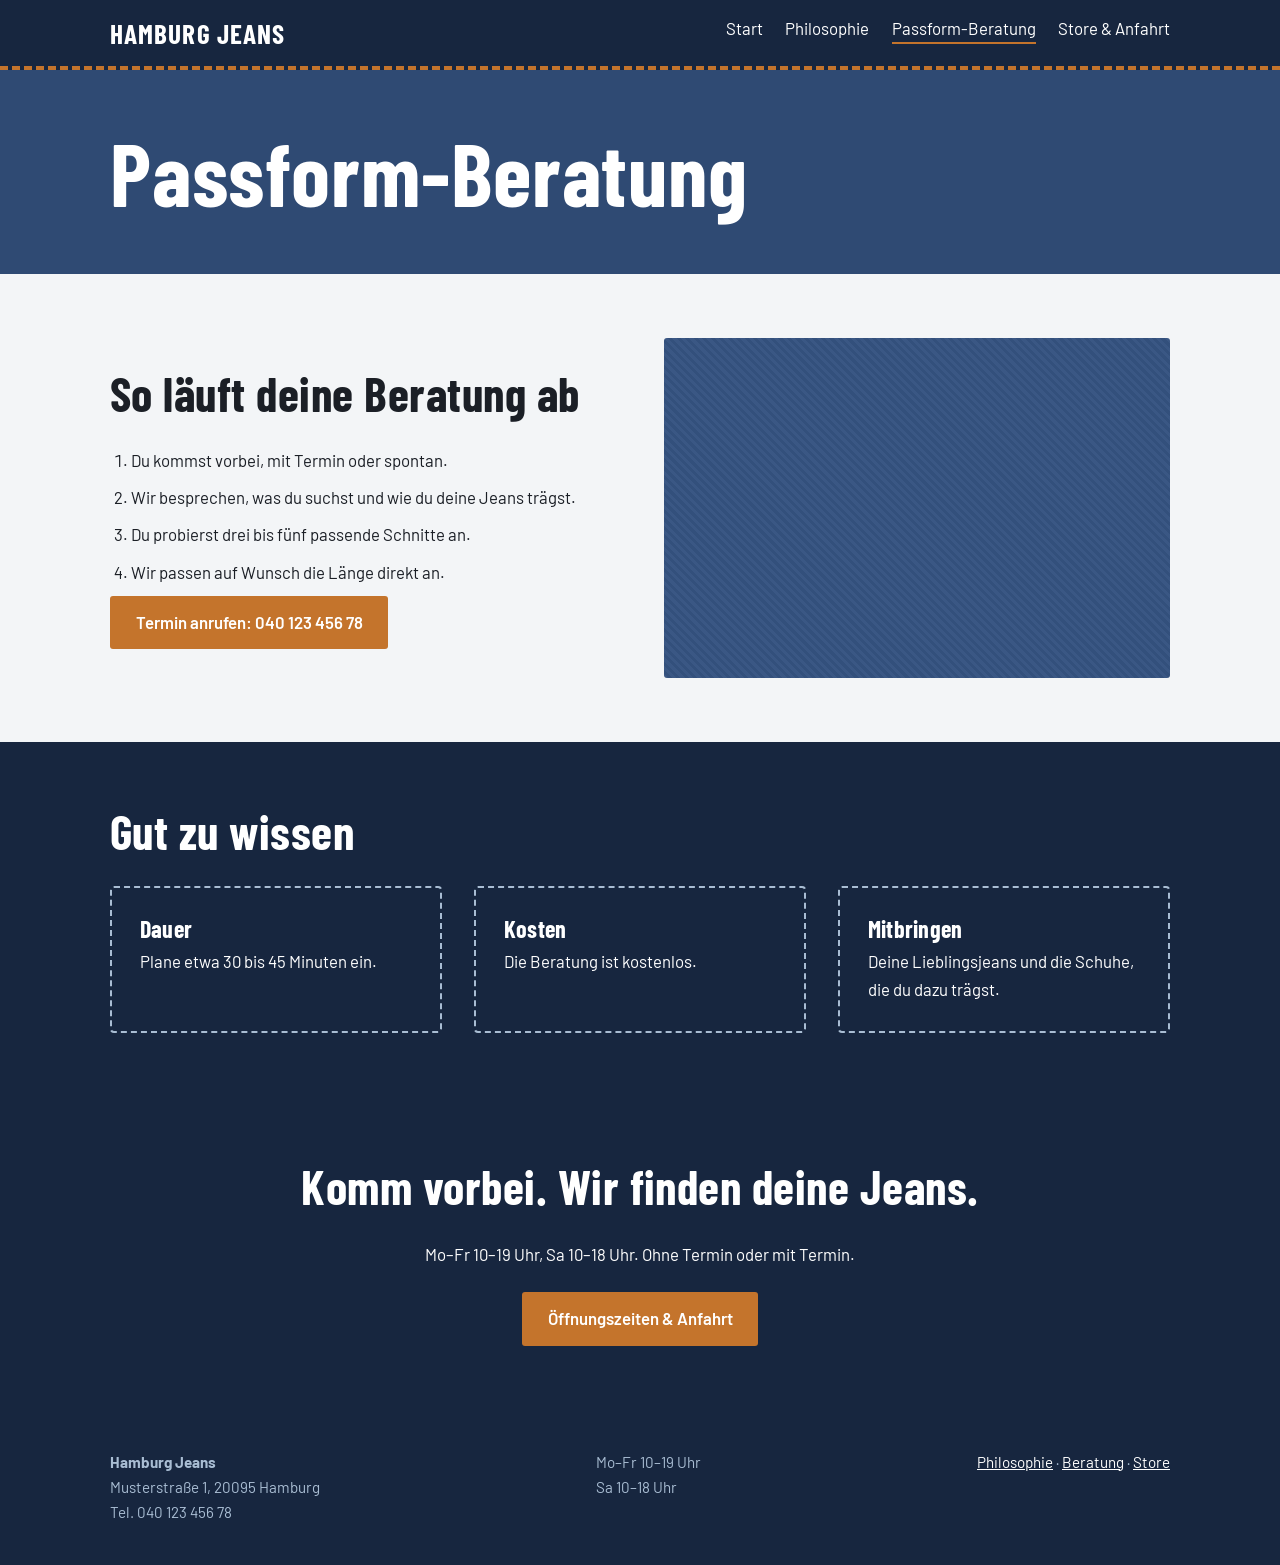
==== beratung.html @ 420c2d83 "Add files via upload" ====
<!DOCTYPE html>
<html lang="de">
<head>
<meta charset="utf-8">
<meta name="viewport" content="width=device-width, initial-scale=1">
<title>Passform-Beratung | Hamburg Jeans</title>
<meta name="description" content="Persönliche Jeans-Beratung bei Hamburg Jeans: Ablauf, Termin und Tipps.">
<link rel="preconnect" href="https://fonts.googleapis.com">
<link rel="stylesheet" href="https://fonts.googleapis.com/css2?family=Barlow:wght@400;600&family=Barlow+Condensed:wght@600;700&display=swap">
<link rel="stylesheet" href="style.css">
</head>
<body>
<header><div class="wrap">
<a class="logo" href="index.html">HAMBURG JEANS</a>
<nav aria-label="Hauptnavigation"><ul>
<li><a href="index.html">Start</a></li>
<li><a href="philosophie.html">Philosophie</a></li>
<li><a href="beratung.html" aria-current="page">Passform-Beratung</a></li>
<li><a href="store.html">Store &amp; Anfahrt</a></li>
</ul></nav></div></header>
<main>
<div class="page-head"><div class="wrap"><h1>Passform-Beratung</h1></div></div>
<section><div class="wrap split">
<div><h2>So läuft deine Beratung ab</h2><ol>
<li>Du kommst vorbei, mit Termin oder spontan.</li>
<li>Wir besprechen, was du suchst und wie du deine Jeans trägst.</li>
<li>Du probierst drei bis fünf passende Schnitte an.</li>
<li>Wir passen auf Wunsch die Länge direkt an.</li></ol>
<p><a class="btn" href="tel:+494012345678">Termin anrufen: 040 123 456 78</a></p></div>
<div class="photo p-fit" role="img" aria-label="Anprobe im Laden"></div>
</div></section>
<section class="dark"><div class="wrap"><h2>Gut zu wissen</h2><div class="grid">
<div class="stitch"><h3>Dauer</h3><p>Plane etwa 30 bis 45 Minuten ein.</p></div>
<div class="stitch"><h3>Kosten</h3><p>Die Beratung ist kostenlos.</p></div>
<div class="stitch"><h3>Mitbringen</h3><p>Deine Lieblingsjeans und die Schuhe, die du dazu trägst.</p></div>
</div></div></section>
<section class="dark cta"><div class="wrap">
<h2>Komm vorbei. Wir finden deine Jeans.</h2>
<p>Mo–Fr 10–19 Uhr, Sa 10–18 Uhr. Ohne Termin oder mit Termin.</p>
<a class="btn" href="store.html">Öffnungszeiten &amp; Anfahrt</a>
</div></section>
</main>
<footer><div class="wrap">
<p><strong>Hamburg Jeans</strong><br>Musterstraße 1, 20095 Hamburg<br>Tel. 040 123 456 78</p>
<p>Mo–Fr 10–19 Uhr<br>Sa 10–18 Uhr</p>
<p><a href="philosophie.html">Philosophie</a> · <a href="beratung.html">Beratung</a> · <a href="store.html">Store</a></p>
</div></footer>
</body>
</html>
---- style.css ----
:root{--indigo:#17263f;--denim:#2f4a73;--fade:#a9bdd3;--chalk:#f3f5f7;--rivet:#c4742c;--ink:#1b1f26}
*{box-sizing:border-box;margin:0}
body{font:1.05rem/1.65 "Barlow",system-ui,sans-serif;color:var(--ink);background:var(--chalk)}
h1,h2,h3{font-family:"Barlow Condensed","Arial Narrow",sans-serif;line-height:1.05;letter-spacing:.01em}
h1{font-size:clamp(2.8rem,8vw,5.5rem)}h2{font-size:clamp(2rem,4vw,3rem);margin-bottom:.6em}h3{font-size:1.5rem;margin-bottom:.3em}
a{color:inherit}a:focus-visible,.btn:focus-visible{outline:3px solid var(--rivet);outline-offset:3px}
.wrap{max-width:1100px;margin:0 auto;padding:0 1.25rem}
header{background:var(--indigo);color:#fff;border-bottom:4px dashed var(--rivet)}
header .wrap{display:flex;flex-wrap:wrap;align-items:center;justify-content:space-between;gap:.5rem 2rem;padding-block:.9rem}
.logo{font:700 1.7rem "Barlow Condensed",sans-serif;text-decoration:none;letter-spacing:.04em}
nav ul{display:flex;flex-wrap:wrap;gap:.25rem 1.4rem;list-style:none;padding:0}
nav a{text-decoration:none;padding:.3rem 0;border-bottom:2px solid transparent}
nav a:hover,nav a[aria-current]{border-color:var(--rivet)}
.btn{display:inline-block;background:var(--rivet);color:#fff;font-weight:600;padding:.8rem 1.6rem;border-radius:3px;text-decoration:none}
.btn:hover{background:#a85f20}.btn.alt{background:transparent;border:2px solid #fff}.btn.alt:hover{background:#fff;color:var(--indigo)}
.hero{color:#fff;padding:7rem 0 6rem;background:linear-gradient(rgba(23,38,63,.62),rgba(23,38,63,.8)),url(images/hero.jpg) center/cover,repeating-linear-gradient(45deg,#2f4a73 0 3px,#294263 3px 6px)}
.hero p{max-width:34rem;margin:1.2rem 0 2rem;font-size:1.25rem}.hero .btn+.btn{margin-left:.6rem}
.page-head{background:var(--denim);color:#fff;padding:3.5rem 0}
section{padding:4rem 0}section.dark{background:var(--indigo);color:#fff}
.grid{display:grid;gap:2rem;grid-template-columns:repeat(auto-fit,minmax(250px,1fr))}
.split{display:grid;gap:3rem;grid-template-columns:1fr 1fr;align-items:center}
.photo{min-height:340px;border-radius:3px;background:repeating-linear-gradient(45deg,#3a5784 0 3px,#33507c 3px 6px)}
.p-fit{background:url(images/passform.jpg) center/cover,repeating-linear-gradient(45deg,#3a5784 0 3px,#33507c 3px 6px)}
.p-store{background:url(images/laden.jpg) center/cover,repeating-linear-gradient(45deg,#3a5784 0 3px,#33507c 3px 6px)}
.p-team{background:url(images/team.jpg) center/cover,repeating-linear-gradient(45deg,#3a5784 0 3px,#33507c 3px 6px)}
.card{border-top:4px solid var(--rivet);padding-top:1rem}
.stitch{border:2px dashed var(--fade);padding:1.75rem;border-radius:4px}
dl{display:grid;grid-template-columns:auto 1fr;gap:.4rem 1.5rem}dt{font-weight:600}dd{margin:0}
ol{padding-left:1.3rem}li{margin-bottom:.6rem}
.cta{text-align:center}.cta p{margin-bottom:1.5rem}
footer{background:var(--indigo);color:var(--fade);padding:2.5rem 0;font-size:.95rem}
footer .wrap{display:flex;flex-wrap:wrap;justify-content:space-between;gap:1.5rem}footer a{color:#fff}
@media(max-width:760px){.split{grid-template-columns:1fr}.hero{padding:4.5rem 0 4rem}.hero .btn+.btn{margin:.6rem 0 0}.photo{min-height:240px}}
@media(prefers-reduced-motion:no-preference){.btn{transition:background .2s}}
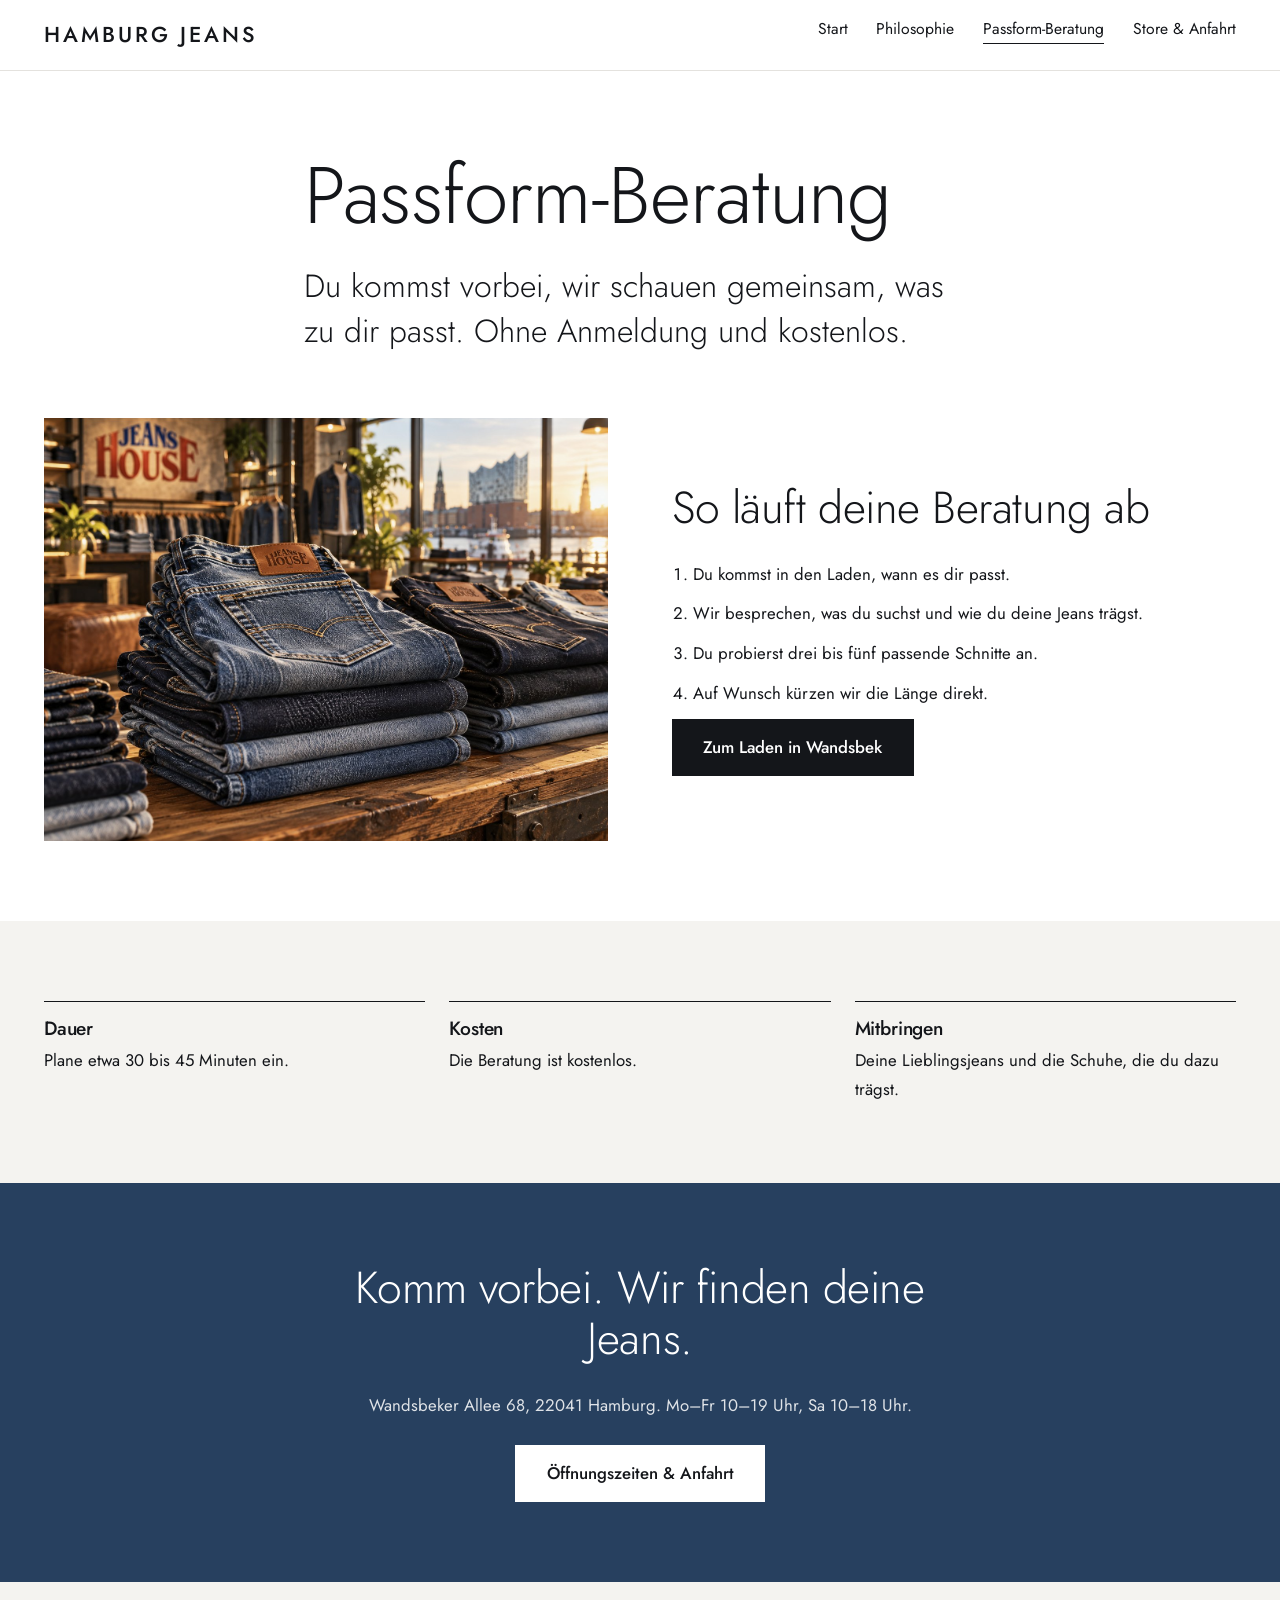
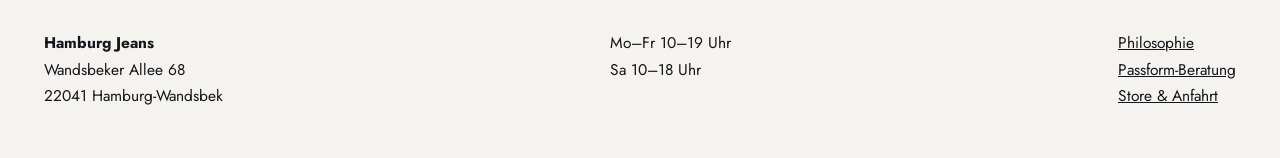
==== commit 4d9c0bf4: "Add files via upload" ====
--- a/beratung.html
+++ b/beratung.html
@@ -4,9 +4,8 @@
 <meta charset="utf-8">
 <meta name="viewport" content="width=device-width, initial-scale=1">
 <title>Passform-Beratung | Hamburg Jeans</title>
-<meta name="description" content="Persönliche Jeans-Beratung bei Hamburg Jeans: Ablauf, Termin und Tipps.">
-<link rel="preconnect" href="https://fonts.googleapis.com">
-<link rel="stylesheet" href="https://fonts.googleapis.com/css2?family=Barlow:wght@400;600&family=Barlow+Condensed:wght@600;700&display=swap">
+<meta name="description" content="Persönliche Jeans-Beratung bei Hamburg Jeans in Wandsbek: Ablauf und Tipps.">
+<link rel="stylesheet" href="https://fonts.googleapis.com/css2?family=Jost:wght@300;400;500&display=swap">
 <link rel="stylesheet" href="style.css">
 </head>
 <body>
@@ -19,31 +18,31 @@
 <li><a href="store.html">Store &amp; Anfahrt</a></li>
 </ul></nav></div></header>
 <main>
-<div class="page-head"><div class="wrap"><h1>Passform-Beratung</h1></div></div>
-<section><div class="wrap split">
+<section class="page-head"><div class="wrap narrow"><h1>Passform-Beratung</h1><p class="lead" style="margin-top:1.5rem">Du kommst vorbei, wir schauen gemeinsam, was zu dir passt. Ohne Anmeldung und kostenlos.</p></div></section>
+<section style="padding-top:1rem"><div class="wrap split">
+<div class="ph"><img src="images/stapel.jpg" alt="Gestapelte Jeans in verschiedenen Waschungen"></div>
 <div><h2>So läuft deine Beratung ab</h2><ol>
-<li>Du kommst vorbei, mit Termin oder spontan.</li>
+<li>Du kommst in den Laden, wann es dir passt.</li>
 <li>Wir besprechen, was du suchst und wie du deine Jeans trägst.</li>
 <li>Du probierst drei bis fünf passende Schnitte an.</li>
-<li>Wir passen auf Wunsch die Länge direkt an.</li></ol>
-<p><a class="btn" href="tel:+494012345678">Termin anrufen: 040 123 456 78</a></p></div>
-<div class="photo p-fit" role="img" aria-label="Anprobe im Laden"></div>
+<li>Auf Wunsch kürzen wir die Länge direkt.</li></ol>
+<a class="btn" href="store.html">Zum Laden in Wandsbek</a></div>
 </div></section>
-<section class="dark"><div class="wrap"><h2>Gut zu wissen</h2><div class="grid">
-<div class="stitch"><h3>Dauer</h3><p>Plane etwa 30 bis 45 Minuten ein.</p></div>
-<div class="stitch"><h3>Kosten</h3><p>Die Beratung ist kostenlos.</p></div>
-<div class="stitch"><h3>Mitbringen</h3><p>Deine Lieblingsjeans und die Schuhe, die du dazu trägst.</p></div>
+<section class="mist"><div class="wrap"><div class="grid">
+<div class="rule"><h3>Dauer</h3><p>Plane etwa 30 bis 45 Minuten ein.</p></div>
+<div class="rule"><h3>Kosten</h3><p>Die Beratung ist kostenlos.</p></div>
+<div class="rule"><h3>Mitbringen</h3><p>Deine Lieblingsjeans und die Schuhe, die du dazu trägst.</p></div>
 </div></div></section>
-<section class="dark cta"><div class="wrap">
+<section class="denim cta"><div class="wrap narrow">
 <h2>Komm vorbei. Wir finden deine Jeans.</h2>
-<p>Mo–Fr 10–19 Uhr, Sa 10–18 Uhr. Ohne Termin oder mit Termin.</p>
+<p>Wandsbeker Allee 68, 22041 Hamburg. Mo–Fr 10–19 Uhr, Sa 10–18 Uhr.</p>
 <a class="btn" href="store.html">Öffnungszeiten &amp; Anfahrt</a>
 </div></section>
 </main>
 <footer><div class="wrap">
-<p><strong>Hamburg Jeans</strong><br>Musterstraße 1, 20095 Hamburg<br>Tel. 040 123 456 78</p>
+<p><strong>Hamburg Jeans</strong><br>Wandsbeker Allee 68<br>22041 Hamburg-Wandsbek</p>
 <p>Mo–Fr 10–19 Uhr<br>Sa 10–18 Uhr</p>
-<p><a href="philosophie.html">Philosophie</a> · <a href="beratung.html">Beratung</a> · <a href="store.html">Store</a></p>
+<p><a href="philosophie.html">Philosophie</a><br><a href="beratung.html">Passform-Beratung</a><br><a href="store.html">Store &amp; Anfahrt</a></p>
 </div></footer>
 </body>
 </html>
--- a/style.css
+++ b/style.css
@@ -1,34 +1,35 @@
-:root{--indigo:#17263f;--denim:#2f4a73;--fade:#a9bdd3;--chalk:#f3f5f7;--rivet:#c4742c;--ink:#1b1f26}
+:root{--ink:#14161a;--paper:#fff;--mist:#f4f3f0;--line:#e4e2de;--denim:#27405f;--leather:#9c5a2b}
 *{box-sizing:border-box;margin:0}
-body{font:1.05rem/1.65 "Barlow",system-ui,sans-serif;color:var(--ink);background:var(--chalk)}
-h1,h2,h3{font-family:"Barlow Condensed","Arial Narrow",sans-serif;line-height:1.05;letter-spacing:.01em}
-h1{font-size:clamp(2.8rem,8vw,5.5rem)}h2{font-size:clamp(2rem,4vw,3rem);margin-bottom:.6em}h3{font-size:1.5rem;margin-bottom:.3em}
-a{color:inherit}a:focus-visible,.btn:focus-visible{outline:3px solid var(--rivet);outline-offset:3px}
-.wrap{max-width:1100px;margin:0 auto;padding:0 1.25rem}
-header{background:var(--indigo);color:#fff;border-bottom:4px dashed var(--rivet)}
-header .wrap{display:flex;flex-wrap:wrap;align-items:center;justify-content:space-between;gap:.5rem 2rem;padding-block:.9rem}
-.logo{font:700 1.7rem "Barlow Condensed",sans-serif;text-decoration:none;letter-spacing:.04em}
-nav ul{display:flex;flex-wrap:wrap;gap:.25rem 1.4rem;list-style:none;padding:0}
-nav a{text-decoration:none;padding:.3rem 0;border-bottom:2px solid transparent}
-nav a:hover,nav a[aria-current]{border-color:var(--rivet)}
-.btn{display:inline-block;background:var(--rivet);color:#fff;font-weight:600;padding:.8rem 1.6rem;border-radius:3px;text-decoration:none}
-.btn:hover{background:#a85f20}.btn.alt{background:transparent;border:2px solid #fff}.btn.alt:hover{background:#fff;color:var(--indigo)}
-.hero{color:#fff;padding:7rem 0 6rem;background:linear-gradient(rgba(23,38,63,.62),rgba(23,38,63,.8)),url(images/hero.jpg) center/cover,repeating-linear-gradient(45deg,#2f4a73 0 3px,#294263 3px 6px)}
-.hero p{max-width:34rem;margin:1.2rem 0 2rem;font-size:1.25rem}.hero .btn+.btn{margin-left:.6rem}
-.page-head{background:var(--denim);color:#fff;padding:3.5rem 0}
-section{padding:4rem 0}section.dark{background:var(--indigo);color:#fff}
-.grid{display:grid;gap:2rem;grid-template-columns:repeat(auto-fit,minmax(250px,1fr))}
-.split{display:grid;gap:3rem;grid-template-columns:1fr 1fr;align-items:center}
-.photo{min-height:340px;border-radius:3px;background:repeating-linear-gradient(45deg,#3a5784 0 3px,#33507c 3px 6px)}
-.p-fit{background:url(images/passform.jpg) center/cover,repeating-linear-gradient(45deg,#3a5784 0 3px,#33507c 3px 6px)}
-.p-store{background:url(images/laden.jpg) center/cover,repeating-linear-gradient(45deg,#3a5784 0 3px,#33507c 3px 6px)}
-.p-team{background:url(images/team.jpg) center/cover,repeating-linear-gradient(45deg,#3a5784 0 3px,#33507c 3px 6px)}
-.card{border-top:4px solid var(--rivet);padding-top:1rem}
-.stitch{border:2px dashed var(--fade);padding:1.75rem;border-radius:4px}
-dl{display:grid;grid-template-columns:auto 1fr;gap:.4rem 1.5rem}dt{font-weight:600}dd{margin:0}
-ol{padding-left:1.3rem}li{margin-bottom:.6rem}
-.cta{text-align:center}.cta p{margin-bottom:1.5rem}
-footer{background:var(--indigo);color:var(--fade);padding:2.5rem 0;font-size:.95rem}
-footer .wrap{display:flex;flex-wrap:wrap;justify-content:space-between;gap:1.5rem}footer a{color:#fff}
-@media(max-width:760px){.split{grid-template-columns:1fr}.hero{padding:4.5rem 0 4rem}.hero .btn+.btn{margin:.6rem 0 0}.photo{min-height:240px}}
-@media(prefers-reduced-motion:no-preference){.btn{transition:background .2s}}
+body{font:400 1.05rem/1.7 "Jost",system-ui,sans-serif;color:var(--ink);background:var(--paper)}
+h1,h2,h3{font-weight:400;line-height:1.12;letter-spacing:-.01em}
+h1{font-size:clamp(2.6rem,6.5vw,5rem);font-weight:300}h2{font-size:clamp(1.9rem,3.5vw,2.8rem);font-weight:300;margin-bottom:.6em}h3{font-size:1.2rem;font-weight:500;margin-bottom:.35em}
+img{display:block;width:100%;height:100%;object-fit:cover}
+a{color:inherit}a:focus-visible{outline:3px solid var(--leather);outline-offset:3px}
+.wrap{max-width:1240px;margin:0 auto;padding:0 1.5rem}.narrow{max-width:720px}
+header{border-bottom:1px solid var(--line);background:var(--paper);position:sticky;top:0;z-index:5}
+header .wrap{display:flex;flex-wrap:wrap;align-items:center;justify-content:space-between;gap:.4rem 2rem;padding-block:1rem}
+.logo{font-size:1.35rem;font-weight:500;letter-spacing:.14em;text-decoration:none}
+nav ul{display:flex;flex-wrap:wrap;gap:.2rem 1.8rem;list-style:none;padding:0;font-size:.98rem}
+nav a{text-decoration:none;padding:.2rem 0;border-bottom:1px solid transparent}
+nav a:hover,nav a[aria-current]{border-color:var(--ink)}
+.btn{display:inline-block;background:var(--ink);color:#fff;padding:.85rem 1.9rem;text-decoration:none;font-weight:500;border:1px solid var(--ink)}
+.btn:hover{background:var(--leather);border-color:var(--leather)}.btn.alt{background:transparent;color:#fff;border-color:#fff}.btn.alt:hover{background:#fff;color:var(--ink)}
+.hero{position:relative;height:min(82vh,780px);min-height:480px;color:#fff}
+.hero::after{content:"";position:absolute;inset:0;background:linear-gradient(transparent 35%,rgba(10,14,22,.78))}
+.hero .wrap{position:absolute;inset:auto 0 3.5rem;z-index:2;left:50%;transform:translateX(-50%);width:100%}
+.hero p{max-width:32rem;margin:1rem 0 1.8rem;font-size:1.2rem}.hero .btn+.btn{margin-left:.6rem}
+section{padding:5rem 0}.mist{background:var(--mist)}.denim{background:var(--denim);color:#fff}
+.lead{font-size:clamp(1.4rem,2.6vw,2rem);font-weight:300;line-height:1.4}
+.grid{display:grid;gap:2.5rem 1.5rem;grid-template-columns:repeat(auto-fit,minmax(260px,1fr))}
+.tile{text-decoration:none}.tile .ph{aspect-ratio:4/5;overflow:hidden;background:var(--mist)}.tile img{transition:transform .5s}.tile:hover img{transform:scale(1.03)}
+.tile h3{margin-top:1rem}.tile p{color:#55595f}
+.split{display:grid;gap:4rem;grid-template-columns:1fr 1fr;align-items:center}.split .ph{aspect-ratio:4/3;overflow:hidden}
+.page-head{padding:5rem 0 3rem}.banner{height:min(48vh,440px)}
+.rule{border-top:1px solid var(--ink);padding-top:1rem}
+ol{padding-left:1.3rem}li{margin-bottom:.7rem}
+dl{display:grid;grid-template-columns:auto 1fr;gap:.3rem 2rem;margin-bottom:1.5rem}dt{font-weight:500}dd{margin:0}
+.map{width:100%;height:380px;border:0;display:block;margin-top:2.5rem}
+.cta{text-align:center}.cta p{margin-bottom:1.6rem;opacity:.85}.cta .btn{background:#fff;color:var(--ink);border-color:#fff}.cta .btn:hover{background:var(--leather);color:#fff;border-color:var(--leather)}
+footer{background:var(--mist);padding:3rem 0;font-size:.97rem}footer .wrap{display:flex;flex-wrap:wrap;justify-content:space-between;gap:2rem}
+@media(max-width:800px){.split{grid-template-columns:1fr;gap:2rem}section{padding:3.5rem 0}.hero .btn+.btn{margin:.6rem 0 0}header{position:static}}
+@media(prefers-reduced-motion:reduce){.tile img{transition:none}}
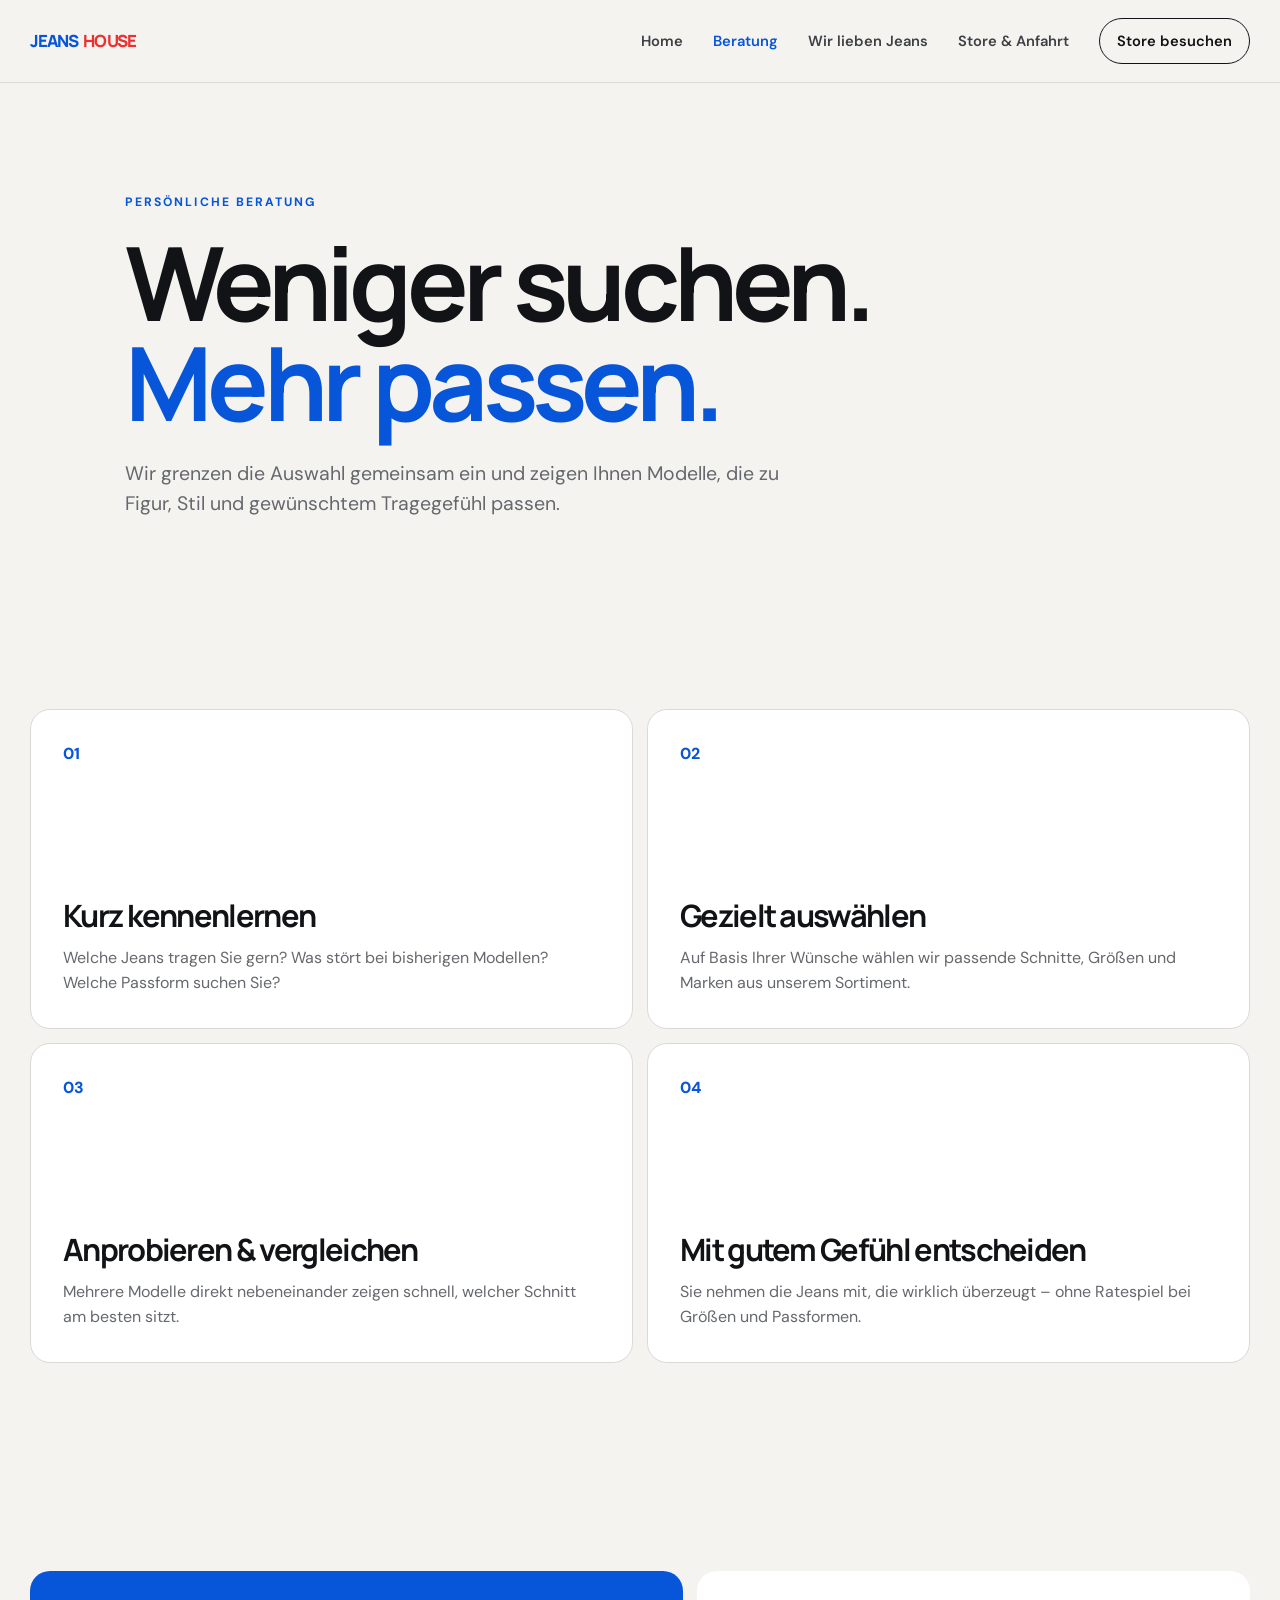
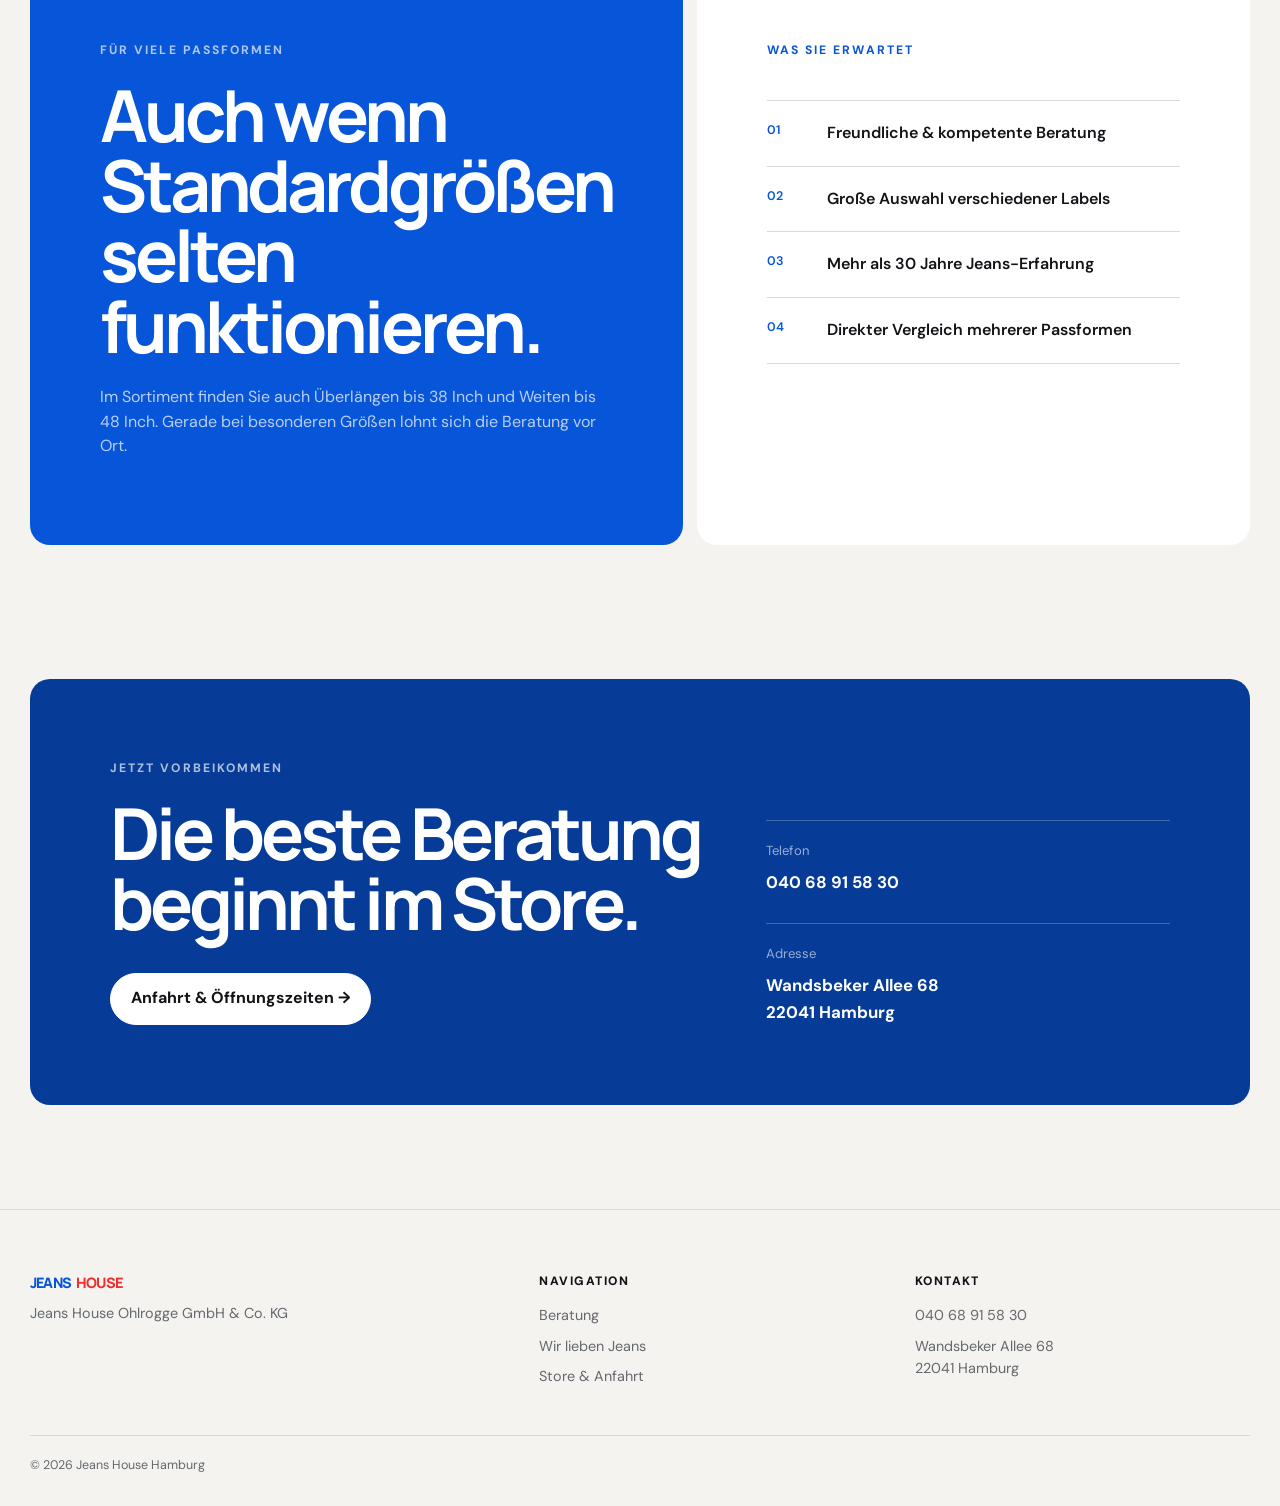
==== commit 6b436183: "Add files via upload" ====
--- a/beratung.html
+++ b/beratung.html
@@ -1,48 +1,26 @@
-<!DOCTYPE html>
+<!doctype html>
 <html lang="de">
 <head>
-<meta charset="utf-8">
-<meta name="viewport" content="width=device-width, initial-scale=1">
-<title>Passform-Beratung | Hamburg Jeans</title>
-<meta name="description" content="Persönliche Jeans-Beratung bei Hamburg Jeans in Wandsbek: Ablauf und Tipps.">
-<link rel="stylesheet" href="https://fonts.googleapis.com/css2?family=Jost:wght@300;400;500&display=swap">
-<link rel="stylesheet" href="style.css">
+  <meta charset="utf-8"><meta name="viewport" content="width=device-width, initial-scale=1">
+  <meta name="description" content="Persönliche Jeansberatung bei Jeans House Hamburg-Wandsbek.">
+  <title>Beratung | Jeans House Hamburg</title>
+  <link rel="preconnect" href="https://fonts.googleapis.com"><link rel="preconnect" href="https://fonts.gstatic.com" crossorigin>
+  <link href="https://fonts.googleapis.com/css2?family=DM+Sans:wght@400;500;600;700&family=Manrope:wght@500;600;700;800&display=swap" rel="stylesheet">
+  <link rel="stylesheet" href="style.css">
 </head>
 <body>
-<header><div class="wrap">
-<a class="logo" href="index.html">HAMBURG JEANS</a>
-<nav aria-label="Hauptnavigation"><ul>
-<li><a href="index.html">Start</a></li>
-<li><a href="philosophie.html">Philosophie</a></li>
-<li><a href="beratung.html" aria-current="page">Passform-Beratung</a></li>
-<li><a href="store.html">Store &amp; Anfahrt</a></li>
-</ul></nav></div></header>
-<main>
-<section class="page-head"><div class="wrap narrow"><h1>Passform-Beratung</h1><p class="lead" style="margin-top:1.5rem">Du kommst vorbei, wir schauen gemeinsam, was zu dir passt. Ohne Anmeldung und kostenlos.</p></div></section>
-<section style="padding-top:1rem"><div class="wrap split">
-<div class="ph"><img src="images/stapel.jpg" alt="Gestapelte Jeans in verschiedenen Waschungen"></div>
-<div><h2>So läuft deine Beratung ab</h2><ol>
-<li>Du kommst in den Laden, wann es dir passt.</li>
-<li>Wir besprechen, was du suchst und wie du deine Jeans trägst.</li>
-<li>Du probierst drei bis fünf passende Schnitte an.</li>
-<li>Auf Wunsch kürzen wir die Länge direkt.</li></ol>
-<a class="btn" href="store.html">Zum Laden in Wandsbek</a></div>
-</div></section>
-<section class="mist"><div class="wrap"><div class="grid">
-<div class="rule"><h3>Dauer</h3><p>Plane etwa 30 bis 45 Minuten ein.</p></div>
-<div class="rule"><h3>Kosten</h3><p>Die Beratung ist kostenlos.</p></div>
-<div class="rule"><h3>Mitbringen</h3><p>Deine Lieblingsjeans und die Schuhe, die du dazu trägst.</p></div>
-</div></div></section>
-<section class="denim cta"><div class="wrap narrow">
-<h2>Komm vorbei. Wir finden deine Jeans.</h2>
-<p>Wandsbeker Allee 68, 22041 Hamburg. Mo–Fr 10–19 Uhr, Sa 10–18 Uhr.</p>
-<a class="btn" href="store.html">Öffnungszeiten &amp; Anfahrt</a>
-</div></section>
-</main>
-<footer><div class="wrap">
-<p><strong>Hamburg Jeans</strong><br>Wandsbeker Allee 68<br>22041 Hamburg-Wandsbek</p>
-<p>Mo–Fr 10–19 Uhr<br>Sa 10–18 Uhr</p>
-<p><a href="philosophie.html">Philosophie</a><br><a href="beratung.html">Passform-Beratung</a><br><a href="store.html">Store &amp; Anfahrt</a></p>
-</div></footer>
-</body>
-</html>
+  <header class="site-header"><div class="container header-inner"><a class="brand" href="index.html"><span class="brand-jeans">JEANS</span><span class="brand-house">HOUSE</span></a><button class="menu-toggle" type="button" aria-label="Menü öffnen" aria-expanded="false"><span></span><span></span></button><nav class="nav"><a href="index.html">Home</a><a href="beratung.html" aria-current="page">Beratung</a><a href="wir-lieben-jeans.html">Wir lieben Jeans</a><a href="store.html">Store & Anfahrt</a><a class="nav-cta" href="store.html">Store besuchen</a></nav></div></header>
+  <main>
+    <section class="page-hero"><div class="container narrow"><p class="kicker">PERSÖNLICHE BERATUNG</p><h1>Weniger suchen.<br><span>Mehr passen.</span></h1><p class="lead">Wir grenzen die Auswahl gemeinsam ein und zeigen Ihnen Modelle, die zu Figur, Stil und gewünschtem Tragegefühl passen.</p></div></section>
+    <section class="section"><div class="container process-grid">
+      <article class="process"><span>01</span><h3>Kurz kennenlernen</h3><p>Welche Jeans tragen Sie gern? Was stört bei bisherigen Modellen? Welche Passform suchen Sie?</p></article>
+      <article class="process"><span>02</span><h3>Gezielt auswählen</h3><p>Auf Basis Ihrer Wünsche wählen wir passende Schnitte, Größen und Marken aus unserem Sortiment.</p></article>
+      <article class="process"><span>03</span><h3>Anprobieren & vergleichen</h3><p>Mehrere Modelle direkt nebeneinander zeigen schnell, welcher Schnitt am besten sitzt.</p></article>
+      <article class="process"><span>04</span><h3>Mit gutem Gefühl entscheiden</h3><p>Sie nehmen die Jeans mit, die wirklich überzeugt – ohne Ratespiel bei Größen und Passformen.</p></article>
+    </div></section>
+    <section class="section"><div class="container split-panel"><div class="panel-blue"><p class="section-label light">FÜR VIELE PASSFORMEN</p><h2>Auch wenn Standardgrößen selten funktionieren.</h2><p>Im Sortiment finden Sie auch Überlängen bis 38 Inch und Weiten bis 48 Inch. Gerade bei besonderen Größen lohnt sich die Beratung vor Ort.</p></div><div class="panel-light"><p class="section-label">WAS SIE ERWARTET</p><ul class="clean-list"><li><span>01</span>Freundliche & kompetente Beratung</li><li><span>02</span>Große Auswahl verschiedener Labels</li><li><span>03</span>Mehr als 30 Jahre Jeans-Erfahrung</li><li><span>04</span>Direkter Vergleich mehrerer Passformen</li></ul></div></div></section>
+    <section class="section visit-section"><div class="container visit-card"><div><p class="section-label light">JETZT VORBEIKOMMEN</p><h2>Die beste Beratung beginnt im Store.</h2><div class="actions"><a class="btn btn-white" href="store.html">Anfahrt & Öffnungszeiten →</a></div></div><div class="visit-details"><div><span>Telefon</span><strong>040 68 91 58 30</strong></div><div><span>Adresse</span><strong>Wandsbeker Allee 68<br>22041 Hamburg</strong></div></div></div></section>
+  </main>
+  <footer class="footer"><div class="container footer-grid"><div><a class="brand brand-footer" href="index.html"><span class="brand-jeans">JEANS</span><span class="brand-house">HOUSE</span></a><p>Jeans House Ohlrogge GmbH & Co. KG</p></div><div><span class="footer-title">Navigation</span><a href="beratung.html">Beratung</a><a href="wir-lieben-jeans.html">Wir lieben Jeans</a><a href="store.html">Store & Anfahrt</a></div><div><span class="footer-title">Kontakt</span><a href="tel:+494068915830">040 68 91 58 30</a><p>Wandsbeker Allee 68<br>22041 Hamburg</p></div></div><div class="container footer-bottom"><span>© <span data-year></span> Jeans House Hamburg</span></div></footer>
+  <script src="script.js"></script>
+</body></html>
--- a/style.css
+++ b/style.css
@@ -1,35 +1,20 @@
-:root{--ink:#14161a;--paper:#fff;--mist:#f4f3f0;--line:#e4e2de;--denim:#27405f;--leather:#9c5a2b}
-*{box-sizing:border-box;margin:0}
-body{font:400 1.05rem/1.7 "Jost",system-ui,sans-serif;color:var(--ink);background:var(--paper)}
-h1,h2,h3{font-weight:400;line-height:1.12;letter-spacing:-.01em}
-h1{font-size:clamp(2.6rem,6.5vw,5rem);font-weight:300}h2{font-size:clamp(1.9rem,3.5vw,2.8rem);font-weight:300;margin-bottom:.6em}h3{font-size:1.2rem;font-weight:500;margin-bottom:.35em}
-img{display:block;width:100%;height:100%;object-fit:cover}
-a{color:inherit}a:focus-visible{outline:3px solid var(--leather);outline-offset:3px}
-.wrap{max-width:1240px;margin:0 auto;padding:0 1.5rem}.narrow{max-width:720px}
-header{border-bottom:1px solid var(--line);background:var(--paper);position:sticky;top:0;z-index:5}
-header .wrap{display:flex;flex-wrap:wrap;align-items:center;justify-content:space-between;gap:.4rem 2rem;padding-block:1rem}
-.logo{font-size:1.35rem;font-weight:500;letter-spacing:.14em;text-decoration:none}
-nav ul{display:flex;flex-wrap:wrap;gap:.2rem 1.8rem;list-style:none;padding:0;font-size:.98rem}
-nav a{text-decoration:none;padding:.2rem 0;border-bottom:1px solid transparent}
-nav a:hover,nav a[aria-current]{border-color:var(--ink)}
-.btn{display:inline-block;background:var(--ink);color:#fff;padding:.85rem 1.9rem;text-decoration:none;font-weight:500;border:1px solid var(--ink)}
-.btn:hover{background:var(--leather);border-color:var(--leather)}.btn.alt{background:transparent;color:#fff;border-color:#fff}.btn.alt:hover{background:#fff;color:var(--ink)}
-.hero{position:relative;height:min(82vh,780px);min-height:480px;color:#fff}
-.hero::after{content:"";position:absolute;inset:0;background:linear-gradient(transparent 35%,rgba(10,14,22,.78))}
-.hero .wrap{position:absolute;inset:auto 0 3.5rem;z-index:2;left:50%;transform:translateX(-50%);width:100%}
-.hero p{max-width:32rem;margin:1rem 0 1.8rem;font-size:1.2rem}.hero .btn+.btn{margin-left:.6rem}
-section{padding:5rem 0}.mist{background:var(--mist)}.denim{background:var(--denim);color:#fff}
-.lead{font-size:clamp(1.4rem,2.6vw,2rem);font-weight:300;line-height:1.4}
-.grid{display:grid;gap:2.5rem 1.5rem;grid-template-columns:repeat(auto-fit,minmax(260px,1fr))}
-.tile{text-decoration:none}.tile .ph{aspect-ratio:4/5;overflow:hidden;background:var(--mist)}.tile img{transition:transform .5s}.tile:hover img{transform:scale(1.03)}
-.tile h3{margin-top:1rem}.tile p{color:#55595f}
-.split{display:grid;gap:4rem;grid-template-columns:1fr 1fr;align-items:center}.split .ph{aspect-ratio:4/3;overflow:hidden}
-.page-head{padding:5rem 0 3rem}.banner{height:min(48vh,440px)}
-.rule{border-top:1px solid var(--ink);padding-top:1rem}
-ol{padding-left:1.3rem}li{margin-bottom:.7rem}
-dl{display:grid;grid-template-columns:auto 1fr;gap:.3rem 2rem;margin-bottom:1.5rem}dt{font-weight:500}dd{margin:0}
-.map{width:100%;height:380px;border:0;display:block;margin-top:2.5rem}
-.cta{text-align:center}.cta p{margin-bottom:1.6rem;opacity:.85}.cta .btn{background:#fff;color:var(--ink);border-color:#fff}.cta .btn:hover{background:var(--leather);color:#fff;border-color:var(--leather)}
-footer{background:var(--mist);padding:3rem 0;font-size:.97rem}footer .wrap{display:flex;flex-wrap:wrap;justify-content:space-between;gap:2rem}
-@media(max-width:800px){.split{grid-template-columns:1fr;gap:2rem}section{padding:3.5rem 0}.hero .btn+.btn{margin:.6rem 0 0}header{position:static}}
-@media(prefers-reduced-motion:reduce){.tile img{transition:none}}
+:root {
+  --bg: #f4f3ef;
+  --paper: #ffffff;
+  --ink: #111316;
+  --muted: #65686d;
+  --line: #d9d9d5;
+  --blue: #0755d9;
+  --blue-dark: #063c98;
+  --red: #ef2f2f;
+  --max: 1220px;
+  --radius: 20px;
+}
+*{box-sizing:border-box} html{scroll-behavior:smooth} body{margin:0;background:var(--bg);color:var(--ink);font-family:"DM Sans",Arial,sans-serif;line-height:1.55;-webkit-font-smoothing:antialiased} a{color:inherit;text-decoration:none} img{display:block;width:100%} button{font:inherit}.container{width:min(calc(100% - 42px),var(--max));margin-inline:auto}.narrow{max-width:1030px}.section{padding:104px 0}.section-label,.kicker{margin:0 0 20px;font-size:.76rem;font-weight:700;letter-spacing:.17em;text-transform:uppercase;color:var(--blue)}.section-label.light{color:rgba(255,255,255,.68)}h1,h2,h3{margin:0;font-family:"Manrope",Arial,sans-serif;line-height:.98;letter-spacing:-.055em}h1{font-size:clamp(4rem,8vw,8.2rem);font-weight:700}h1 span{color:var(--blue)}h2{font-size:clamp(2.8rem,5.6vw,5.7rem);font-weight:700}h3{font-size:clamp(1.65rem,2.4vw,2.25rem);font-weight:700}.lead{max-width:700px;margin:26px 0 0;color:var(--muted);font-size:clamp(1.08rem,1.5vw,1.3rem)}.big-copy{margin:0;color:#25282d;font-size:clamp(1.6rem,2.6vw,2.5rem);line-height:1.26;letter-spacing:-.03em}.body-copy{margin:28px 0 0;color:var(--muted);font-size:1.08rem;max-width:660px}.text-link{display:inline-block;margin-top:34px;padding-bottom:5px;border-bottom:1px solid currentColor;font-weight:700}.text-link:hover{color:var(--blue)}
+.site-header{position:sticky;top:0;z-index:50;border-bottom:1px solid rgba(217,217,213,.9);background:rgba(244,243,239,.9);backdrop-filter:blur(18px)}.header-inner{height:82px;display:flex;align-items:center;justify-content:space-between;gap:32px}.brand{display:inline-flex;align-items:baseline;gap:5px;font-family:"Manrope",sans-serif;font-size:1.05rem;font-weight:800;letter-spacing:-.055em}.brand-jeans{color:var(--blue)}.brand-house{color:var(--red)}.nav{display:flex;align-items:center;gap:30px;font-size:.92rem;font-weight:600}.nav a{color:#3d4045}.nav a:hover,.nav a[aria-current="page"]{color:var(--blue)}.nav-cta{padding:11px 17px;border:1px solid var(--ink);border-radius:999px;color:var(--ink)!important}.menu-toggle{display:none;border:0;background:transparent;padding:7px;cursor:pointer}.menu-toggle span{display:block;width:24px;height:2px;margin:5px 0;background:var(--ink)}
+.hero{padding:56px 0 28px}.hero-grid{display:grid;grid-template-columns:1.08fr .92fr;gap:34px;min-height:700px}.hero-copy{display:flex;flex-direction:column;justify-content:flex-end;padding:60px 0 18px}.hero-copy .lead{max-width:610px}.actions{display:flex;flex-wrap:wrap;gap:12px;margin-top:34px}.btn{display:inline-flex;align-items:center;justify-content:center;min-height:52px;padding:0 20px;border:1px solid var(--ink);border-radius:999px;font-weight:700;transition:.2s ease}.btn:hover{transform:translateY(-2px)}.btn-dark{background:var(--ink);color:#fff}.btn-light{background:transparent}.btn-white{background:#fff;border-color:#fff;color:var(--ink)}.btn-outline-white{border-color:rgba(255,255,255,.7);color:#fff}.hero-meta{display:grid;grid-template-columns:repeat(3,1fr);gap:18px;margin-top:64px;padding-top:24px;border-top:1px solid var(--line)}.hero-meta strong{display:block;font-family:"Manrope",sans-serif;font-size:1.15rem}.hero-meta span{display:block;margin-top:5px;color:var(--muted);font-size:.82rem}.hero-visual{display:grid;grid-template-rows:1fr auto;gap:14px}.sign-card{aspect-ratio:3/2;overflow:hidden;border-radius:var(--radius);background:#f7f7f5}.sign-card img{width:100%;height:100%;object-fit:cover;object-position:center}.blue-card{display:grid;grid-template-columns:1fr auto;gap:4px 18px;padding:24px 26px;border-radius:var(--radius);background:var(--blue);color:#fff}.blue-card p{margin:0;color:rgba(255,255,255,.72);font-size:.86rem}.blue-card strong{font-size:1.1rem}.blue-card a{grid-row:1/3;grid-column:2;align-self:center;font-weight:700}.ticker{overflow:hidden;border-top:1px solid var(--line);border-bottom:1px solid var(--line);background:var(--paper)}.ticker-track{width:max-content;display:flex;align-items:center;gap:25px;padding:18px 24px;font-weight:600;font-size:.9rem}.ticker i{width:5px;height:5px;border-radius:50%;background:var(--red)}
+.intro-grid{display:grid;grid-template-columns:.34fr 1fr;gap:40px}.feature-section{padding-top:20px}.feature-grid{display:grid;grid-template-columns:repeat(3,1fr);gap:14px}.feature-card{min-height:420px;display:flex;flex-direction:column;justify-content:space-between;padding:30px;border:1px solid var(--line);border-radius:var(--radius);background:var(--paper)}.feature-card .index{font-size:.78rem;font-weight:800;letter-spacing:.12em;color:var(--blue)}.feature-card p{margin:16px 0 0;color:var(--muted);max-width:360px}.feature-card-dark{background:var(--ink);color:#fff;border-color:var(--ink)}.feature-card-dark p{color:rgba(255,255,255,.64)}.feature-card-dark .index{color:#87aef7}.feature-card-red{background:var(--red);color:#fff;border-color:var(--red)}.feature-card-red p{color:rgba(255,255,255,.77)}.feature-card-red .index{color:#fff}.brands-section{background:var(--paper)}.section-head{display:grid;grid-template-columns:1fr .55fr;gap:60px;align-items:end}.section-head>p{margin:0;color:var(--muted);font-size:1.05rem}.brand-grid{display:grid;grid-template-columns:repeat(4,1fr);margin-top:58px;border-top:1px solid var(--line);border-left:1px solid var(--line)}.brand-grid span{display:grid;min-height:115px;place-items:center;border-right:1px solid var(--line);border-bottom:1px solid var(--line);font-family:"Manrope",sans-serif;font-weight:800;letter-spacing:-.03em}.brand-grid span:nth-child(2),.brand-grid span:nth-child(5){color:var(--blue)}.brand-grid span:nth-child(4),.brand-grid span:nth-child(7){color:var(--red)}.love-grid{display:grid;grid-template-columns:.9fr 1.1fr;gap:18px}.love-visual{position:relative;min-height:610px;display:grid;place-items:center;overflow:hidden;border-radius:var(--radius);background:var(--blue);color:#fff}.love-word{font-family:"Manrope",sans-serif;font-weight:800;font-size:clamp(4.8rem,10vw,10rem);letter-spacing:-.08em;transform:rotate(-90deg);opacity:.96}.love-chip{position:absolute;left:24px;bottom:24px;padding:11px 16px;border-radius:999px;background:#fff;color:var(--ink);font-weight:700;font-size:.86rem}.love-copy{padding:clamp(42px,7vw,86px);border-radius:var(--radius);background:var(--paper)}.love-copy>p{margin:26px 0 0;color:var(--muted);font-size:1.05rem}.promo-box{display:grid;grid-template-columns:120px 1fr;gap:20px;margin-top:34px;padding:20px 0;border-top:1px solid var(--line);border-bottom:1px solid var(--line)}.promo-box span{color:var(--muted)}.visit-section{padding-top:30px}.visit-card{display:grid;grid-template-columns:1.2fr .8fr;gap:50px;padding:clamp(40px,7vw,80px);border-radius:var(--radius);background:var(--blue-dark);color:#fff}.visit-card h2{max-width:780px}.visit-details{display:flex;flex-direction:column;justify-content:flex-end;gap:28px}.visit-details>div{padding-top:20px;border-top:1px solid rgba(255,255,255,.23)}.visit-details span{display:block;color:rgba(255,255,255,.58);font-size:.82rem}.visit-details strong{display:block;margin-top:8px;font-size:1.05rem}
+.page-hero{padding:110px 0 86px}.page-hero .lead{font-size:1.22rem}.process-grid{display:grid;grid-template-columns:repeat(2,1fr);gap:14px}.process{min-height:320px;padding:32px;border:1px solid var(--line);border-radius:var(--radius);background:var(--paper);display:flex;flex-direction:column}.process>span{color:var(--blue);font-weight:800}.process h3{margin-top:auto}.process p{margin:16px 0 0;color:var(--muted);max-width:520px}.split-panel{display:grid;grid-template-columns:1fr 1fr;gap:14px}.panel-blue,.panel-red,.panel-light{min-height:520px;padding:clamp(36px,6vw,70px);border-radius:var(--radius)}.panel-blue{background:var(--blue);color:#fff}.panel-red{background:var(--red);color:#fff}.panel-light{background:var(--paper)}.panel-blue p,.panel-red p{color:rgba(255,255,255,.72)}.panel-blue>p:last-child,.panel-red>p:last-child{margin-top:24px}.clean-list{list-style:none;padding:0;margin:40px 0 0}.clean-list li{display:grid;grid-template-columns:48px 1fr;gap:12px;padding:20px 0;border-top:1px solid var(--line);font-weight:600}.clean-list li:last-child{border-bottom:1px solid var(--line)}.clean-list span{color:var(--blue);font-size:.78rem}.editorial-grid{display:grid;grid-template-columns:.3fr 1fr;gap:40px}.editorial-number{font-family:"Manrope",sans-serif;font-size:clamp(4rem,8vw,8rem);font-weight:800;line-height:1;color:#c9d6ef}.quote-block{padding:60px;border-top:1px solid var(--line);border-bottom:1px solid var(--line)}.quote-block p{max-width:1030px;margin:0 auto;text-align:center;font-family:"Manrope",sans-serif;font-size:clamp(2.3rem,5vw,5rem);font-weight:700;line-height:1.04;letter-spacing:-.05em}.store-layout{display:grid;grid-template-columns:.72fr 1.28fr;gap:14px}.store-info{padding:clamp(34px,5vw,62px);border-radius:var(--radius);background:var(--paper)}.hours{margin-top:40px}.hours>div{display:flex;justify-content:space-between;gap:20px;padding:20px 0;border-top:1px solid var(--line)}.hours>div:last-child{border-bottom:1px solid var(--line)}.hours span{color:var(--muted)}.contact-block{margin-top:36px}.contact-block span{display:block;color:var(--muted);font-size:.82rem}.contact-block a{display:inline-block;margin-top:6px;font-size:1.35rem;font-weight:700}.map-shell{min-height:580px;overflow:hidden;border-radius:var(--radius);background:#ddd}.map-shell iframe{width:100%;height:100%;min-height:580px;border:0}.sign-section{display:grid;grid-template-columns:.9fr 1.1fr;gap:42px;align-items:center}.sign-photo{overflow:hidden;border-radius:var(--radius)}.sign-photo img{aspect-ratio:1.5/1;object-fit:cover}.sign-section h2{max-width:650px}
+.footer{padding:62px 0 30px;border-top:1px solid var(--line)}.footer-grid{display:grid;grid-template-columns:1.4fr 1fr 1fr;gap:40px}.brand-footer{font-size:1.35rem}.footer-grid>div{display:flex;flex-direction:column;align-items:flex-start;gap:8px}.footer-grid p,.footer-grid a{margin:0;color:var(--muted);font-size:.9rem}.footer-title{margin-bottom:6px;font-size:.76rem;font-weight:800;letter-spacing:.12em;text-transform:uppercase}.footer-bottom{display:flex;justify-content:space-between;gap:20px;margin-top:48px;padding-top:20px;border-top:1px solid var(--line);color:var(--muted);font-size:.78rem}.skip-link{position:absolute;left:-9999px}.skip-link:focus{left:10px;top:10px;z-index:999;padding:10px;background:#fff}
+@media(max-width:920px){.nav{position:fixed;inset:82px 16px auto;display:none;flex-direction:column;align-items:stretch;gap:0;padding:12px;border:1px solid var(--line);border-radius:18px;background:#fff;box-shadow:0 20px 50px rgba(0,0,0,.12)}.nav.open{display:flex}.nav a{padding:13px 12px}.nav-cta{text-align:center;margin-top:8px}.menu-toggle{display:block}.hero-grid,.love-grid,.visit-card,.split-panel,.store-layout,.sign-section{grid-template-columns:1fr}.hero-grid{min-height:auto}.hero-copy{padding-top:30px}.hero-visual{margin-top:28px}.sign-card{min-height:0}.intro-grid,.editorial-grid{grid-template-columns:1fr}.feature-grid{grid-template-columns:1fr}.feature-card{min-height:300px}.section-head{grid-template-columns:1fr}.brand-grid{grid-template-columns:repeat(2,1fr)}.process-grid{grid-template-columns:1fr}.footer-grid{grid-template-columns:1fr 1fr}.visit-details{display:grid;grid-template-columns:1fr 1fr}.love-visual{min-height:440px}.store-info{order:2}.map-shell{min-height:440px}.map-shell iframe{min-height:440px}}
+@media(max-width:620px){.container{width:min(calc(100% - 28px),var(--max))}.section{padding:76px 0}.header-inner{height:70px}.nav{top:70px}h1{font-size:clamp(3.5rem,17vw,5.7rem)}h2{font-size:clamp(2.7rem,13vw,4.4rem)}.hero{padding-top:24px}.hero-meta{grid-template-columns:1fr}.hero-meta>div{padding-top:14px;border-top:1px solid var(--line)}.sign-card{min-height:0}.blue-card{grid-template-columns:1fr}.blue-card a{grid-row:auto;grid-column:auto;margin-top:12px}.brand-grid span{min-height:90px;font-size:.86rem}.love-copy{padding:34px 26px}.love-visual{min-height:360px}.visit-details{grid-template-columns:1fr}.promo-box{grid-template-columns:1fr}.panel-blue,.panel-red,.panel-light{min-height:auto}.footer-grid{grid-template-columns:1fr}.footer-bottom{flex-direction:column}.page-hero{padding:78px 0 58px}.quote-block{padding:42px 10px}.hours>div{display:grid;gap:4px}}
